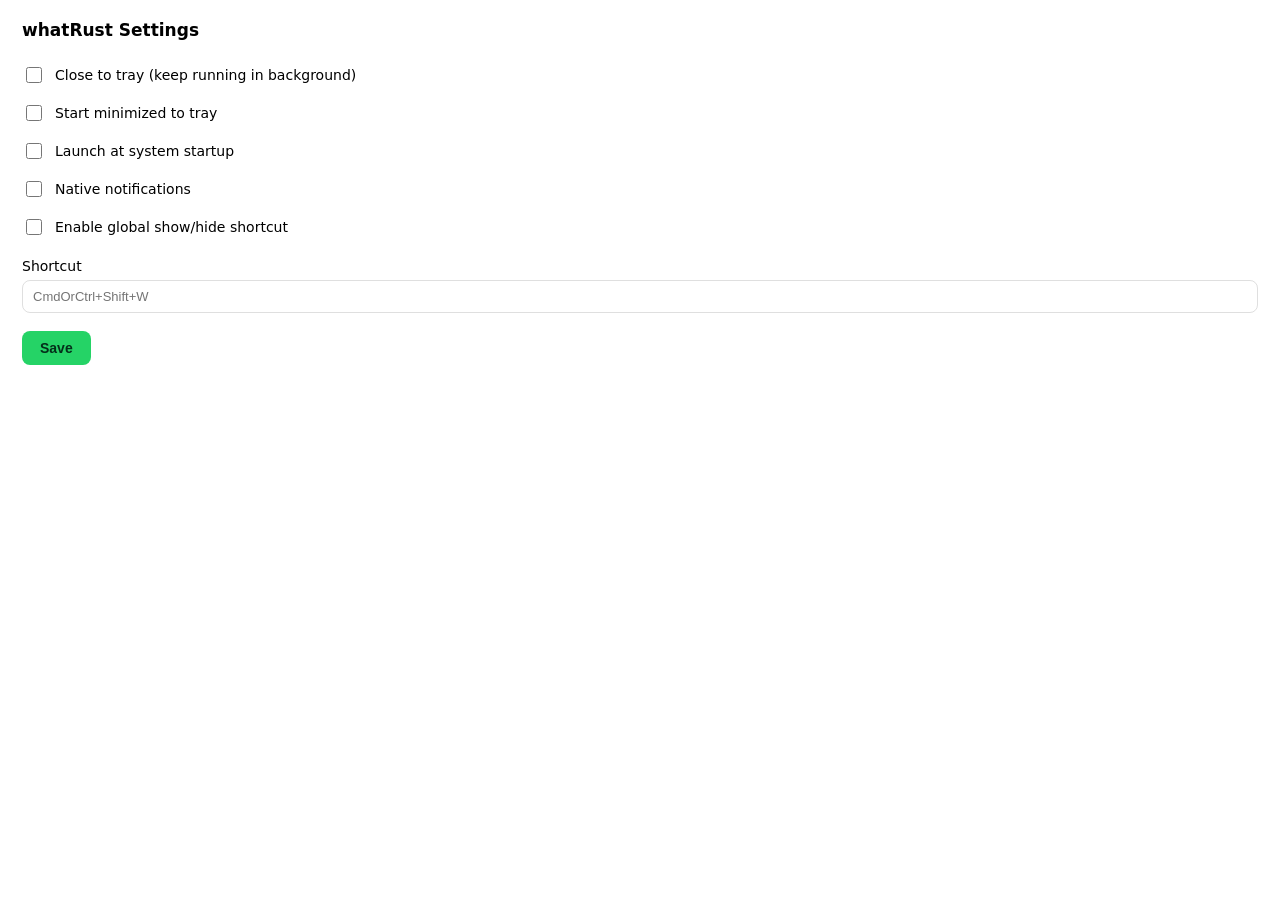
==== settings-ui/index.html @ 58fe4e6a "feat: settings window (vanilla UI) + get/set/open settings commands Co-Authored-By: Claude Opus 4.8 " ====
<!doctype html>
<html lang="en">
  <head>
    <meta charset="utf-8" />
    <meta name="viewport" content="width=device-width, initial-scale=1" />
    <title>whatRust — Settings</title>
    <link rel="stylesheet" href="style.css" />
  </head>
  <body>
    <h1>whatRust Settings</h1>

    <label class="row"><input type="checkbox" id="close_to_tray" /> <span>Close to tray (keep running in background)</span></label>
    <label class="row"><input type="checkbox" id="start_minimized" /> <span>Start minimized to tray</span></label>
    <label class="row"><input type="checkbox" id="autostart" /> <span>Launch at system startup</span></label>
    <label class="row"><input type="checkbox" id="notifications" /> <span>Native notifications</span></label>
    <label class="row"><input type="checkbox" id="hotkey_enabled" /> <span>Enable global show/hide shortcut</span></label>

    <label class="field">
      <span>Shortcut</span>
      <input type="text" id="hotkey" placeholder="CmdOrCtrl+Shift+W" />
    </label>

    <div class="actions">
      <button id="save">Save</button>
      <span id="note" class="note"></span>
    </div>

    <script src="main.js"></script>
  </body>
</html>
---- settings-ui/style.css ----
:root {
  color-scheme: light dark;
  --green: #25d366;
}
* { box-sizing: border-box; }
body {
  font-family: system-ui, -apple-system, "Segoe UI", Roboto, sans-serif;
  margin: 0;
  padding: 20px 22px;
  font-size: 14px;
}
h1 { font-size: 17px; margin: 0 0 16px; }
.row { display: flex; align-items: center; gap: 10px; padding: 8px 0; cursor: pointer; }
.row input { width: 16px; height: 16px; accent-color: var(--green); }
.field { display: flex; flex-direction: column; gap: 6px; margin: 12px 0; }
.field input {
  padding: 8px 10px; border: 1px solid #8884; border-radius: 8px;
  background: transparent; color: inherit; font-size: 13px;
}
.actions { display: flex; align-items: center; gap: 12px; margin-top: 18px; }
button {
  background: var(--green); color: #042f1a; border: 0; border-radius: 8px;
  padding: 9px 18px; font-weight: 600; font-size: 14px; cursor: pointer;
}
button:hover { filter: brightness(1.05); }
.note { color: var(--green); font-weight: 600; }
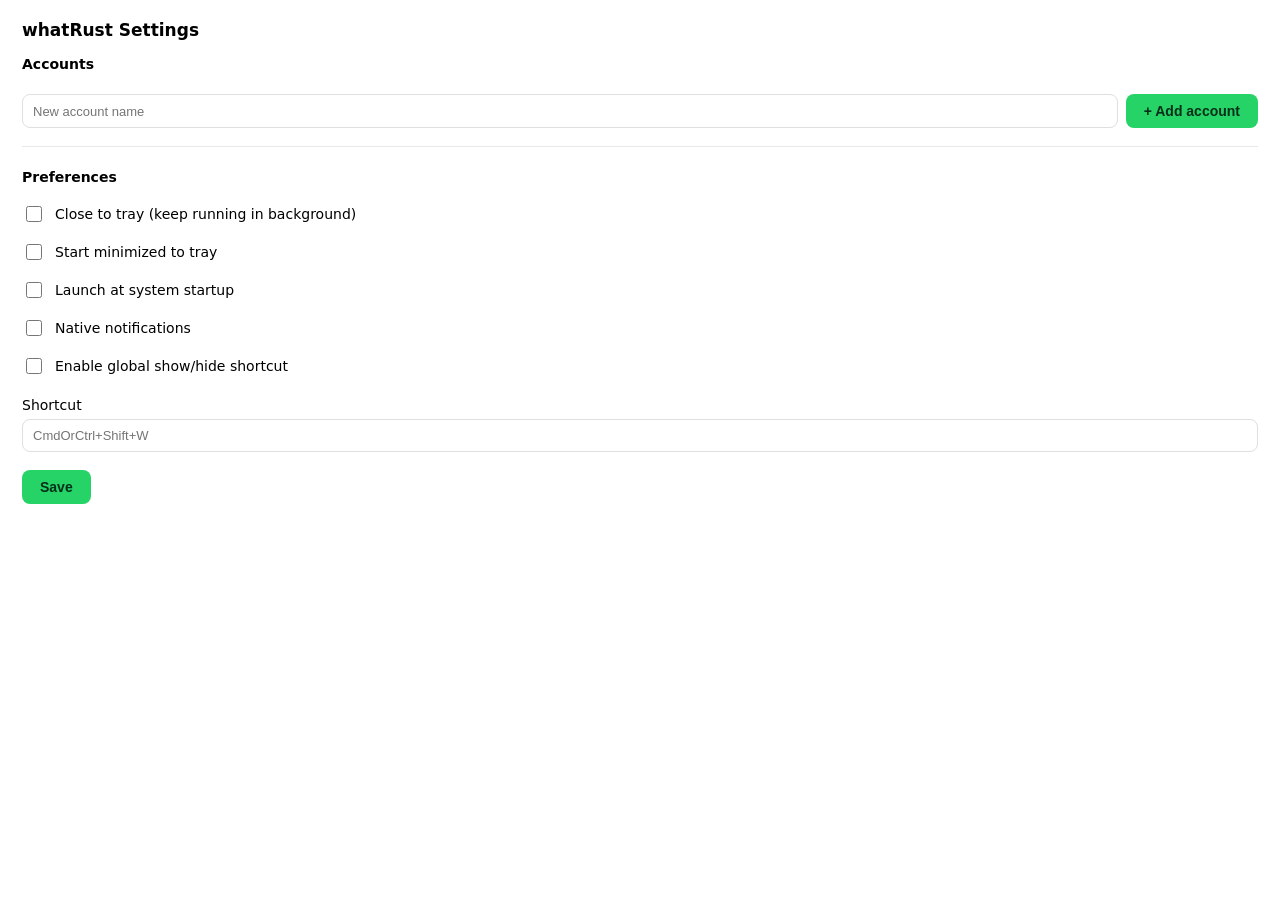
==== commit d48d5d4a: "feat: multi-account support — one isolated window per account Approach B: each WhatsApp account runs" ====
--- a/settings-ui/index.html
+++ b/settings-ui/index.html
@@ -8,6 +8,18 @@
   </head>
   <body>
     <h1>whatRust Settings</h1>
+
+    <h2>Accounts</h2>
+    <div id="accounts-list"></div>
+    <div class="add-row">
+      <input type="text" id="new_account_name" placeholder="New account name" />
+      <button id="add_account">+ Add account</button>
+    </div>
+    <p id="macos-note" class="macos-note" hidden>Multiple accounts require macOS 14 or newer.</p>
+
+    <hr class="divider" />
+
+    <h2 class="section-title">Preferences</h2>
 
     <label class="row"><input type="checkbox" id="close_to_tray" /> <span>Close to tray (keep running in background)</span></label>
     <label class="row"><input type="checkbox" id="start_minimized" /> <span>Start minimized to tray</span></label>
--- a/settings-ui/style.css
+++ b/settings-ui/style.css
@@ -24,3 +24,35 @@
 }
 button:hover { filter: brightness(1.05); }
 .note { color: var(--green); font-weight: 600; }
+
+/* --- Accounts manager --- */
+h2 { font-size: 14px; margin: 0 0 10px; font-weight: 600; }
+.section-title { margin-top: 22px; }
+.divider { border: 0; border-top: 1px solid #8883; margin: 18px 0; }
+#accounts-list { display: flex; flex-direction: column; gap: 6px; margin-bottom: 12px; }
+.account-row {
+  display: flex; align-items: center; gap: 8px;
+  padding: 8px 10px; border: 1px solid #8884; border-radius: 8px;
+}
+.account-row .acct-name { flex: 1 1 auto; font-size: 13px; }
+.account-row .acct-unread {
+  min-width: 20px; height: 20px; padding: 0 6px; border-radius: 10px;
+  background: var(--green); color: #042f1a; font-size: 11px; font-weight: 700;
+  display: inline-flex; align-items: center; justify-content: center;
+}
+.account-row button {
+  padding: 5px 10px; font-size: 12px; font-weight: 600;
+}
+.account-row button.secondary {
+  background: transparent; color: inherit; border: 1px solid #8886;
+}
+.account-row button.secondary:hover { filter: none; background: #8881; }
+.account-row button:disabled { opacity: 0.4; cursor: not-allowed; }
+.add-row { display: flex; gap: 8px; }
+.add-row input {
+  flex: 1 1 auto; padding: 8px 10px; border: 1px solid #8884; border-radius: 8px;
+  background: transparent; color: inherit; font-size: 13px;
+}
+.add-row button:disabled { opacity: 0.4; cursor: not-allowed; }
+.macos-note { color: #c0392b; font-size: 12px; margin: 8px 0 0; }
+.macos-note[hidden] { display: none; }
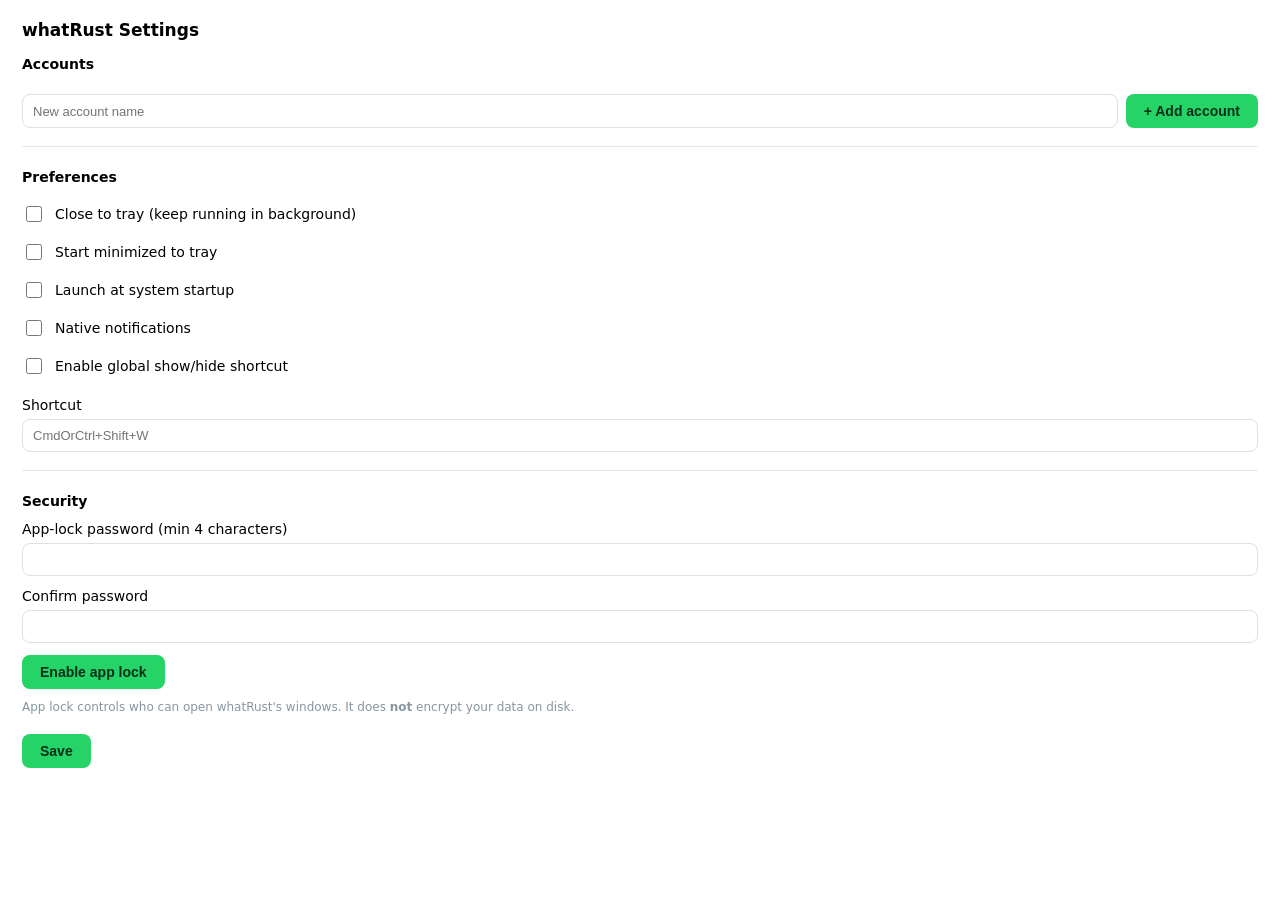
==== commit 78848015: "feat(applock): Settings Security section (enable/disable/triggers/biometric) Co-Authored-By: Claude " ====
--- a/settings-ui/index.html
+++ b/settings-ui/index.html
@@ -32,6 +32,35 @@
       <input type="text" id="hotkey" placeholder="CmdOrCtrl+Shift+W" />
     </label>
 
+    <hr class="divider" />
+    <h2 class="section-title">Security</h2>
+
+    <div id="lock-disabled">
+      <label class="field"><span>App-lock password (min 4 characters)</span>
+        <input type="password" id="lock_pw1" autocomplete="new-password" /></label>
+      <label class="field"><span>Confirm password</span>
+        <input type="password" id="lock_pw2" autocomplete="new-password" /></label>
+      <button id="enable_lock">Enable app lock</button>
+    </div>
+
+    <div id="lock-enabled" hidden>
+      <label class="row" id="biometric_row" hidden>
+        <input type="checkbox" id="biometric_enabled" /> <span id="biometric_label">Use biometric</span>
+      </label>
+      <label class="row"><input type="checkbox" id="lock_on_launch" /> <span>Lock on launch</span></label>
+      <label class="row"><input type="checkbox" id="lock_on_hide" /> <span>Lock when hidden to tray</span></label>
+      <label class="field"><span>Auto-lock when idle (minutes, 0 = off)</span>
+        <input type="number" id="idle_min" min="0" step="1" value="0" /></label>
+      <div class="actions">
+        <button id="lock_now">Lock now</button>
+        <button id="change_pw" class="secondary">Change password…</button>
+        <button id="disable_lock" class="secondary">Disable…</button>
+      </div>
+    </div>
+
+    <p class="lock-note">App lock controls who can open whatRust's windows. It does
+      <strong>not</strong> encrypt your data on disk.</p>
+
     <div class="actions">
       <button id="save">Save</button>
       <span id="note" class="note"></span>
--- a/settings-ui/style.css
+++ b/settings-ui/style.css
@@ -56,3 +56,5 @@
 .add-row button:disabled { opacity: 0.4; cursor: not-allowed; }
 .macos-note { color: #c0392b; font-size: 12px; margin: 8px 0 0; }
 .macos-note[hidden] { display: none; }
+.lock-note { font-size: 12px; color: #8696a0; margin-top: 10px; line-height: 1.4; }
+#lock-enabled .field input[type="number"] { width: 80px; }
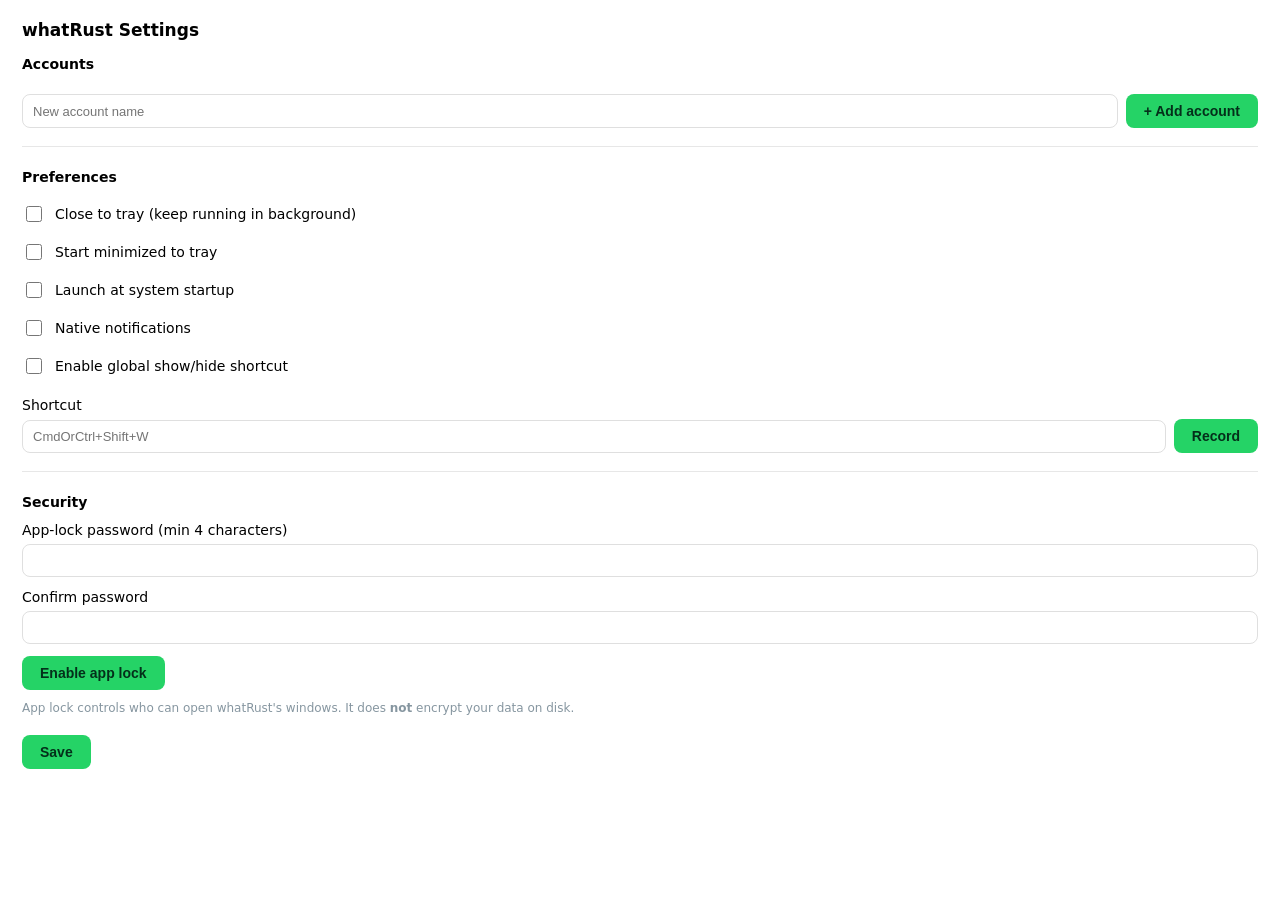
==== commit c15aaf37: "feat(hotkey): Record button + hint markup and styles" ====
--- a/settings-ui/index.html
+++ b/settings-ui/index.html
@@ -29,8 +29,12 @@
 
     <label class="field">
       <span>Shortcut</span>
-      <input type="text" id="hotkey" placeholder="CmdOrCtrl+Shift+W" />
+      <div class="hotkey-row">
+        <input type="text" id="hotkey" placeholder="CmdOrCtrl+Shift+W" />
+        <button type="button" id="record_hotkey" class="secondary">Record</button>
+      </div>
     </label>
+    <p id="hotkey_hint" class="hotkey-hint" hidden></p>
 
     <hr class="divider" />
     <h2 class="section-title">Security</h2>
@@ -66,6 +70,7 @@
       <span id="note" class="note"></span>
     </div>
 
+    <script src="hotkey.js"></script>
     <script src="main.js"></script>
   </body>
 </html>
--- a/settings-ui/style.css
+++ b/settings-ui/style.css
@@ -58,3 +58,8 @@
 .macos-note[hidden] { display: none; }
 .lock-note { font-size: 12px; color: #8696a0; margin-top: 10px; line-height: 1.4; }
 #lock-enabled .field input[type="number"] { width: 80px; }
+
+.hotkey-row { display: flex; gap: 8px; align-items: center; }
+.hotkey-row #hotkey { flex: 1; min-width: 0; }
+#record_hotkey.recording { background: #f0a500; color: #1a1a1a; }
+.hotkey-hint { font-size: 12px; color: #f0a500; margin: 4px 0 0; }
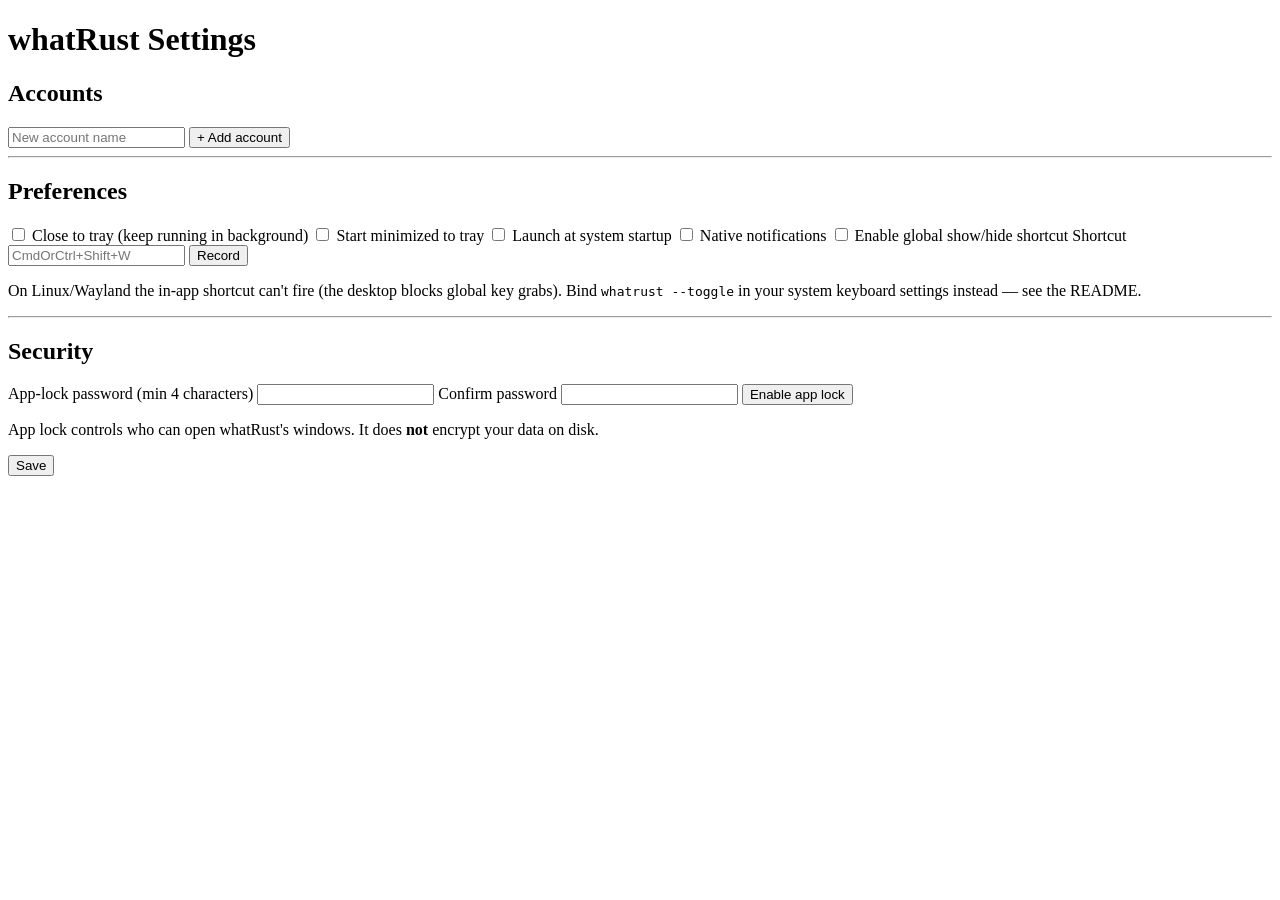
==== commit 12570eff: "fix(shortcut): add `whatrust --toggle` for Wayland global shortcuts In-process global hotkeys (globa" ====
--- a/settings-ui/index.html
+++ b/settings-ui/index.html
@@ -35,6 +35,7 @@
       </div>
     </label>
     <p id="hotkey_hint" class="hotkey-hint" hidden></p>
+    <p class="field-note">On Linux/Wayland the in-app shortcut can't fire (the desktop blocks global key grabs). Bind <code>whatrust --toggle</code> in your system keyboard settings instead — see the README.</p>
 
     <hr class="divider" />
     <h2 class="section-title">Security</h2>
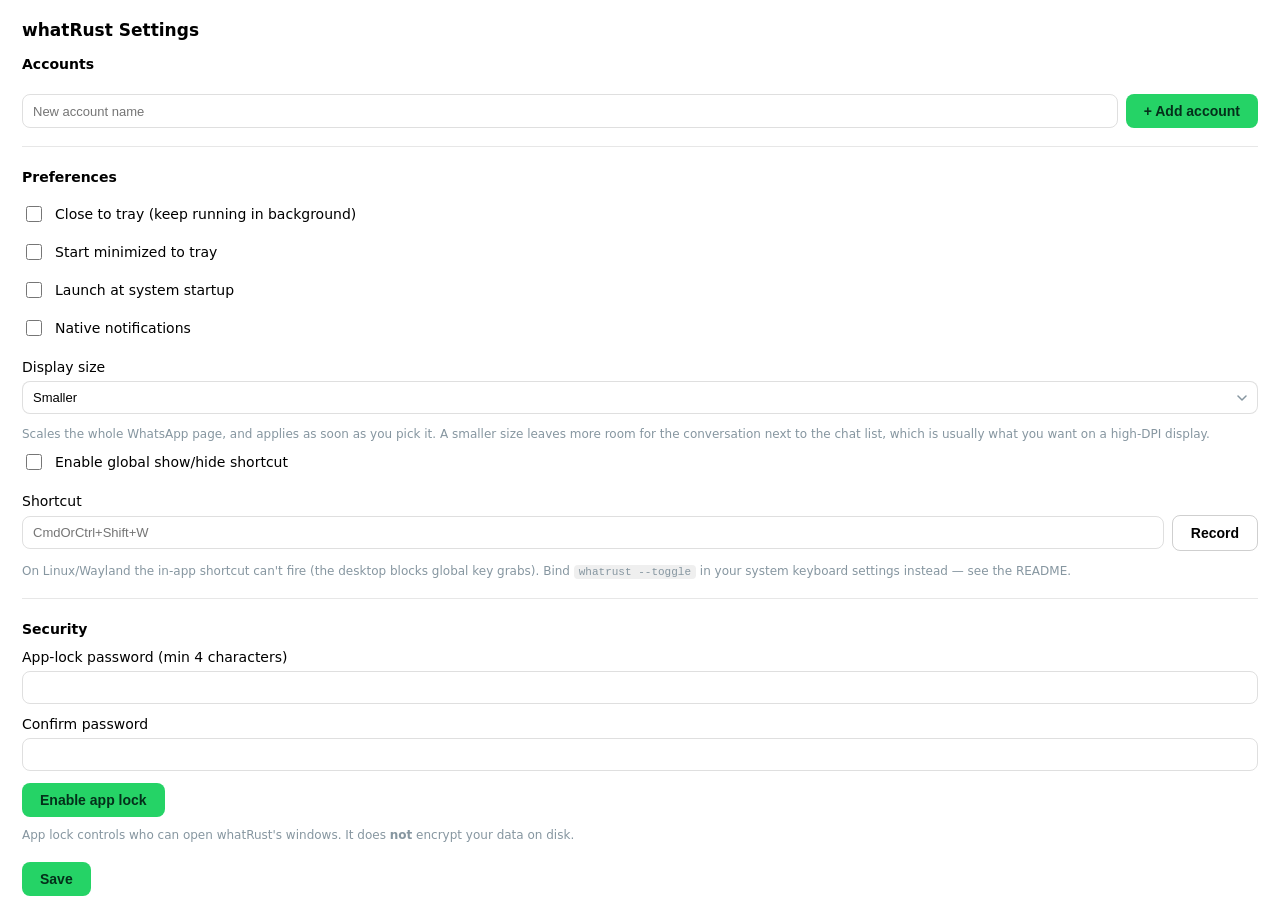
==== commit 108a8067: "feat(settings): add a display-size selector for the WhatsApp webview WhatsApp Web sizes its layout i" ====
--- a/settings-ui/index.html
+++ b/settings-ui/index.html
@@ -25,6 +25,18 @@
     <label class="row"><input type="checkbox" id="start_minimized" /> <span>Start minimized to tray</span></label>
     <label class="row"><input type="checkbox" id="autostart" /> <span>Launch at system startup</span></label>
     <label class="row"><input type="checkbox" id="notifications" /> <span>Native notifications</span></label>
+
+    <label class="field">
+      <span>Display size</span>
+      <select id="zoom">
+        <option value="0.75">Smaller</option>
+        <option value="0.85">Small</option>
+        <option value="1">Default</option>
+        <option value="1.15">Big</option>
+      </select>
+    </label>
+    <p class="field-note">Scales the whole WhatsApp page, and applies as soon as you pick it. A smaller size leaves more room for the conversation next to the chat list, which is usually what you want on a high-DPI display.</p>
+
     <label class="row"><input type="checkbox" id="hotkey_enabled" /> <span>Enable global show/hide shortcut</span></label>
 
     <label class="field">
--- a/settings-ui/style.css
+++ b/settings-ui/style.css
@@ -0,0 +1,81 @@
+:root {
+  color-scheme: light dark;
+  --green: #25d366;
+}
+* { box-sizing: border-box; }
+body {
+  font-family: system-ui, -apple-system, "Segoe UI", Roboto, sans-serif;
+  margin: 0;
+  padding: 20px 22px;
+  font-size: 14px;
+}
+h1 { font-size: 17px; margin: 0 0 16px; }
+.row { display: flex; align-items: center; gap: 10px; padding: 8px 0; cursor: pointer; }
+.row input { width: 16px; height: 16px; accent-color: var(--green); }
+.field { display: flex; flex-direction: column; gap: 6px; margin: 12px 0; }
+.field input, .field select {
+  padding: 8px 10px; border: 1px solid #8884; border-radius: 8px;
+  background: transparent; color: inherit; font-size: 13px;
+}
+/* A native popup button carries its own fixed control metrics and ignores most
+   of the padding above, so it renders shorter than the text fields beside it.
+   Drop the native appearance and draw the chevron ourselves; the select then
+   uses the same box as every input in this pane. */
+.field select {
+  appearance: none; -webkit-appearance: none;
+  line-height: normal; padding-right: 30px;
+  background-image: url("data:image/svg+xml,%3Csvg xmlns='http://www.w3.org/2000/svg' width='10' height='6' viewBox='0 0 10 6'%3E%3Cpath d='M1 1l4 4 4-4' fill='none' stroke='%238696a0' stroke-width='1.5' stroke-linecap='round' stroke-linejoin='round'/%3E%3C/svg%3E");
+  background-repeat: no-repeat;
+  background-position: right 10px center;
+}
+.actions { display: flex; align-items: center; gap: 12px; margin-top: 18px; }
+button {
+  background: var(--green); color: #042f1a; border: 0; border-radius: 8px;
+  padding: 9px 18px; font-weight: 600; font-size: 14px; cursor: pointer;
+}
+button:hover { filter: brightness(1.05); }
+button.secondary { background: transparent; color: inherit; border: 1px solid #8886; }
+button.secondary:hover { filter: none; background: #8881; }
+.note { color: var(--green); font-weight: 600; }
+
+/* --- Accounts manager --- */
+h2 { font-size: 14px; margin: 0 0 10px; font-weight: 600; }
+.section-title { margin-top: 22px; }
+.divider { border: 0; border-top: 1px solid #8883; margin: 18px 0; }
+#accounts-list { display: flex; flex-direction: column; gap: 6px; margin-bottom: 12px; }
+.account-row {
+  display: flex; align-items: center; gap: 8px;
+  padding: 8px 10px; border: 1px solid #8884; border-radius: 8px;
+}
+.account-row .acct-name { flex: 1 1 auto; font-size: 13px; }
+.account-row .acct-unread {
+  min-width: 20px; height: 20px; padding: 0 6px; border-radius: 10px;
+  background: var(--green); color: #042f1a; font-size: 11px; font-weight: 700;
+  display: inline-flex; align-items: center; justify-content: center;
+}
+.account-row button {
+  padding: 5px 10px; font-size: 12px; font-weight: 600;
+}
+.account-row button.secondary {
+  background: transparent; color: inherit; border: 1px solid #8886;
+}
+.account-row button.secondary:hover { filter: none; background: #8881; }
+.account-row button:disabled { opacity: 0.4; cursor: not-allowed; }
+.add-row { display: flex; gap: 8px; }
+.add-row input {
+  flex: 1 1 auto; padding: 8px 10px; border: 1px solid #8884; border-radius: 8px;
+  background: transparent; color: inherit; font-size: 13px;
+}
+.add-row button:disabled { opacity: 0.4; cursor: not-allowed; }
+.macos-note { color: #c0392b; font-size: 12px; margin: 8px 0 0; }
+.macos-note[hidden] { display: none; }
+.lock-note { font-size: 12px; color: #8696a0; margin-top: 10px; line-height: 1.4; }
+#lock-enabled .field input[type="number"] { width: 80px; }
+
+.hotkey-row { display: flex; gap: 8px; align-items: center; }
+.hotkey-row #hotkey { flex: 1; min-width: 0; }
+#record_hotkey.recording { background: #f0a500; color: #1a1a1a; }
+.hotkey-hint { font-size: 12px; color: #f0a500; margin: 4px 0 0; }
+
+.field-note { font-size: 12px; color: #8696a0; margin: 4px 0 0; line-height: 1.4; }
+.field-note code { background: #8882; padding: 1px 5px; border-radius: 4px; font-size: 11px; }
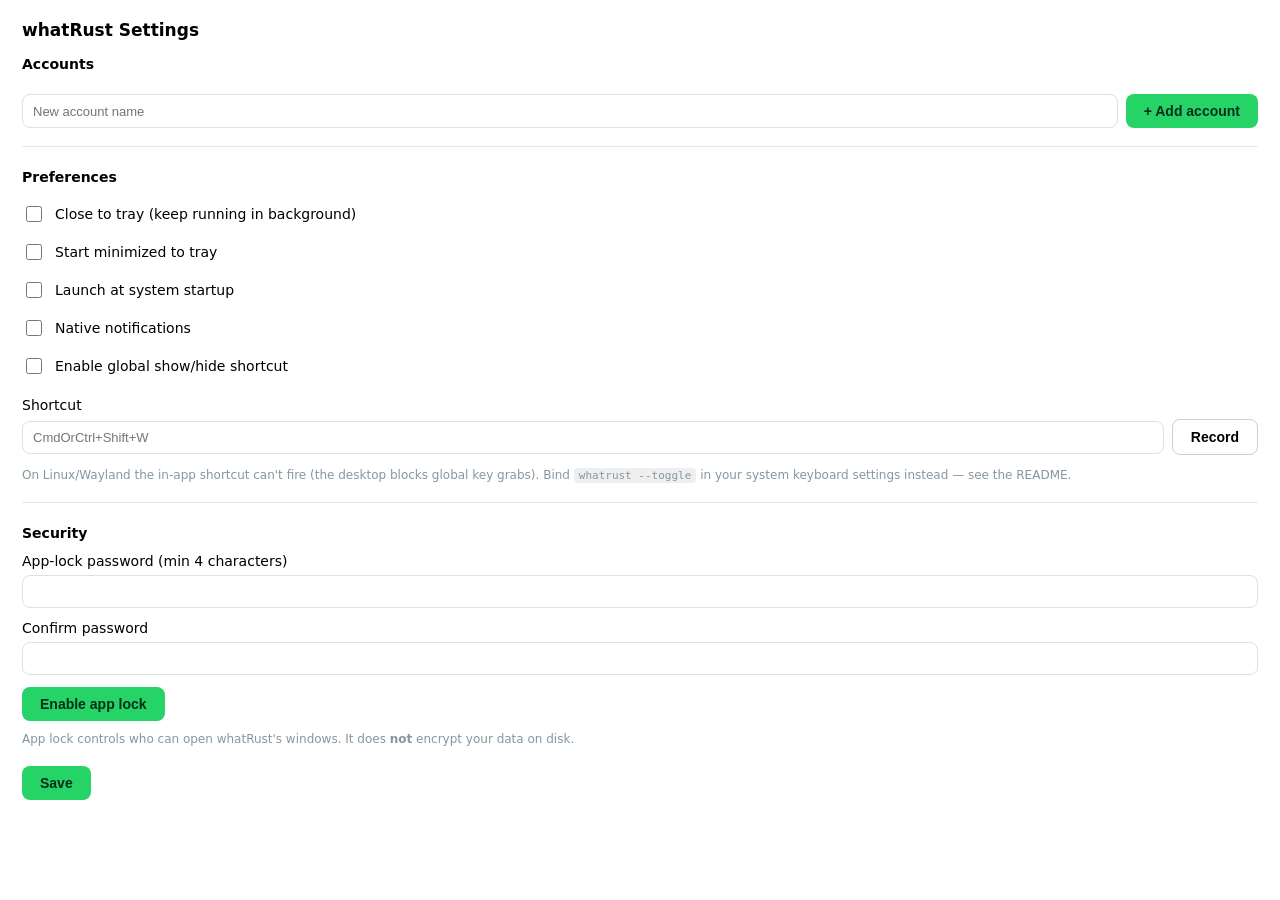
==== commit 415aac8f: "fix(settings-ui): replace the native JS dialogs, which do nothing on macOS Rename, Remove, Change pa" ====
--- a/settings-ui/index.html
+++ b/settings-ui/index.html
@@ -5,6 +5,7 @@
     <meta name="viewport" content="width=device-width, initial-scale=1" />
     <title>whatRust — Settings</title>
     <link rel="stylesheet" href="style.css" />
+    <link rel="stylesheet" href="dialog.css" />
   </head>
   <body>
     <h1>whatRust Settings</h1>
@@ -25,18 +26,6 @@
     <label class="row"><input type="checkbox" id="start_minimized" /> <span>Start minimized to tray</span></label>
     <label class="row"><input type="checkbox" id="autostart" /> <span>Launch at system startup</span></label>
     <label class="row"><input type="checkbox" id="notifications" /> <span>Native notifications</span></label>
-
-    <label class="field">
-      <span>Display size</span>
-      <select id="zoom">
-        <option value="0.75">Smaller</option>
-        <option value="0.85">Small</option>
-        <option value="1">Default</option>
-        <option value="1.15">Big</option>
-      </select>
-    </label>
-    <p class="field-note">Scales the whole WhatsApp page, and applies as soon as you pick it. A smaller size leaves more room for the conversation next to the chat list, which is usually what you want on a high-DPI display.</p>
-
     <label class="row"><input type="checkbox" id="hotkey_enabled" /> <span>Enable global show/hide shortcut</span></label>
 
     <label class="field">
@@ -83,6 +72,7 @@
       <span id="note" class="note"></span>
     </div>
 
+    <script src="dialog.js"></script>
     <script src="hotkey.js"></script>
     <script src="main.js"></script>
   </body>
--- a/settings-ui/dialog.css
+++ b/settings-ui/dialog.css
@@ -0,0 +1,37 @@
+/* In-page replacements for window.alert/confirm/prompt. Shared by the settings
+   window and the lock screen, so the styles stand on their own rather than
+   extending either page's sheet. */
+.dlg-backdrop {
+  position: fixed; inset: 0; z-index: 100;
+  display: flex; align-items: center; justify-content: center; padding: 24px;
+  background: #000a;
+}
+.dlg-backdrop[hidden] { display: none; }
+.dlg {
+  width: 100%; max-width: 340px; padding: 20px;
+  border-radius: 12px; box-shadow: 0 14px 44px #0007;
+  background: #fff; color: #111b21;
+  font-family: system-ui, -apple-system, "Segoe UI", Roboto, sans-serif;
+  font-size: 14px; text-align: left;
+}
+@media (prefers-color-scheme: dark) {
+  .dlg { background: #202c33; color: #e9edef; }
+}
+.dlg h2 { font-size: 15px; font-weight: 600; margin: 0 0 8px; }
+.dlg-message { margin: 0; line-height: 1.45; white-space: pre-line; }
+.dlg-input {
+  width: 100%; margin-top: 14px; padding: 9px 11px; font-size: 14px;
+  border: 1px solid #8886; border-radius: 8px;
+  background: transparent; color: inherit;
+}
+.dlg-input:focus { outline: 2px solid #25d36688; outline-offset: 1px; }
+.dlg-error { color: #f15c6d; font-size: 13px; margin: 8px 0 0; }
+.dlg-error[hidden] { display: none; }
+.dlg-actions { display: flex; justify-content: flex-end; gap: 8px; margin-top: 18px; }
+.dlg-actions button {
+  padding: 8px 16px; font-size: 14px; font-weight: 600;
+  border: 0; border-radius: 8px; cursor: pointer;
+  background: #25d366; color: #042f1a;
+}
+.dlg-actions button.dlg-secondary { background: transparent; color: inherit; border: 1px solid #8886; }
+.dlg-actions button.dlg-danger { background: #e5484d; color: #fff; }
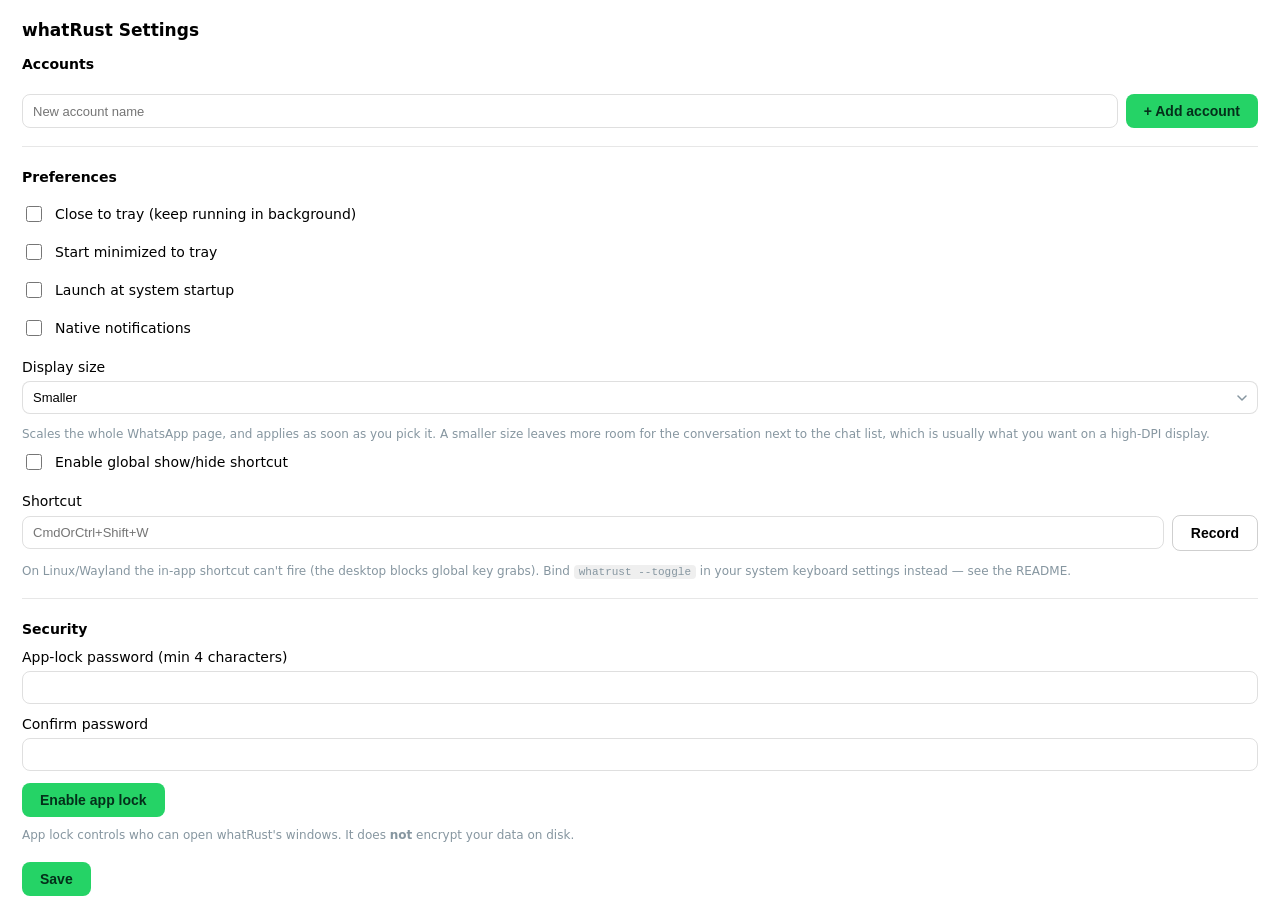
==== commit 4919a6f4: "Merge pull request #20 from maerlin/feat/display-zoom feat(settings): add a display-size selector fo" ====
--- a/settings-ui/index.html
+++ b/settings-ui/index.html
@@ -26,6 +26,18 @@
     <label class="row"><input type="checkbox" id="start_minimized" /> <span>Start minimized to tray</span></label>
     <label class="row"><input type="checkbox" id="autostart" /> <span>Launch at system startup</span></label>
     <label class="row"><input type="checkbox" id="notifications" /> <span>Native notifications</span></label>
+
+    <label class="field">
+      <span>Display size</span>
+      <select id="zoom">
+        <option value="0.75">Smaller</option>
+        <option value="0.85">Small</option>
+        <option value="1">Default</option>
+        <option value="1.15">Big</option>
+      </select>
+    </label>
+    <p class="field-note">Scales the whole WhatsApp page, and applies as soon as you pick it. A smaller size leaves more room for the conversation next to the chat list, which is usually what you want on a high-DPI display.</p>
+
     <label class="row"><input type="checkbox" id="hotkey_enabled" /> <span>Enable global show/hide shortcut</span></label>
 
     <label class="field">
